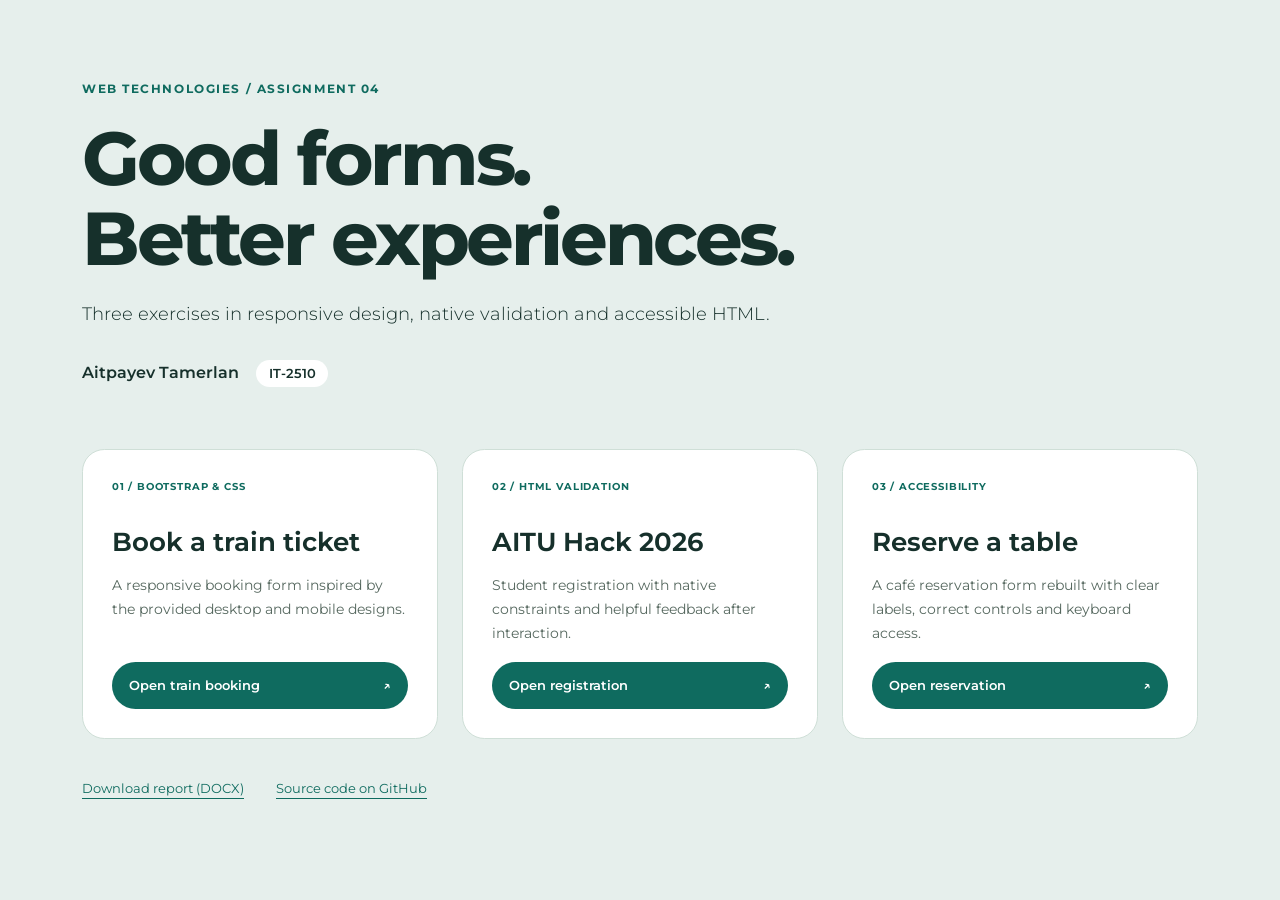
==== index.html @ 176a505e "Implement three HTML and Bootstrap form assignments" ====
<!doctype html>
<html lang="en">
<head>
  <meta charset="utf-8">
  <meta name="viewport" content="width=device-width, initial-scale=1">
  <title>Assignment 4 · Aitpayev Tamerlan</title>
  <link rel="stylesheet" href="assets/vendor/bootstrap.min.css">
  <link rel="stylesheet" href="assets/common.css">
  <link rel="stylesheet" href="assets/index.css">
</head>
<body>
  <main class="container py-5">
    <header class="intro">
      <p class="eyebrow">WEB TECHNOLOGIES / ASSIGNMENT 04</p>
      <h1>Good forms.<br>Better experiences.</h1>
      <p class="lead">Three exercises in responsive design, native validation and accessible HTML.</p>
      <p class="student">Aitpayev Tamerlan <span>IT-2510</span></p>
    </header>
    <div class="row g-4">
      <div class="col-12 col-md-4"><article class="exercise"><p class="number">01 / BOOTSTRAP &amp; CSS</p><h2>Book a train ticket</h2><p>A responsive booking form inspired by the provided desktop and mobile designs.</p><a class="btn" href="task1.html">Open train booking <span aria-hidden="true">↗</span></a></article></div>
      <div class="col-12 col-md-4"><article class="exercise"><p class="number">02 / HTML VALIDATION</p><h2>AITU Hack 2026</h2><p>Student registration with native constraints and helpful feedback after interaction.</p><a class="btn" href="task2.html">Open registration <span aria-hidden="true">↗</span></a></article></div>
      <div class="col-12 col-md-4"><article class="exercise"><p class="number">03 / ACCESSIBILITY</p><h2>Reserve a table</h2><p>A café reservation form rebuilt with clear labels, correct controls and keyboard access.</p><a class="btn" href="task3.html">Open reservation <span aria-hidden="true">↗</span></a></article></div>
    </div>
    <footer><a href="docs/Assignment4_Aitpayev_Tamerlan.docx">Download report (DOCX)</a><a href="https://github.com/tamerlanaitpayev1-netizen/web4">Source code on GitHub</a></footer>
  </main>
</body>
</html>
---- assets/common.css ----
@font-face {
  font-family: Montserrat;
  src: url("fonts/Montserrat.ttf") format("truetype");
  font-weight: 100 900;
  font-style: normal;
  font-display: swap;
}

body { font-family: Montserrat, sans-serif; }
:focus-visible { outline: 3px solid #0f6b5f; outline-offset: 4px; }
---- assets/index.css ----
body { background: #e6efec; color: #16302b; }
.intro { padding: 2rem 0 3rem; max-width: 54rem; }
.eyebrow { font-size: .75rem; letter-spacing: .13em; font-weight: 700; color: #0f6b5f; }
h1 { font-size: clamp(2.5rem, 6vw, 4.7rem); font-weight: 750; line-height: 1.06; letter-spacing: -.045em; margin: 1.3rem 0; }
.lead { max-width: 45rem; font-size: 1.1rem; line-height: 1.7; }
.student { margin-top: 2rem; font-weight: 600; }
.student span { margin-left: .8rem; font-size: .8rem; background: #fff; border-radius: 2rem; padding: .4rem .8rem; }
.exercise { display: flex; flex-direction: column; height: 100%; background: #fff; border: 1px solid #cfdfd7; border-radius: 1.4rem; padding: 1.8rem; }
.number { font-size: .65rem; font-weight: 700; letter-spacing: .08em; color: #0f6b5f; }
h2 { font-size: 1.6rem; line-height: 1.25; font-weight: 650; margin: 1rem 0; }
.exercise p:not(.number) { font-size: .88rem; line-height: 1.7; color: #56685f; }
.exercise .btn { margin-top: auto; background: #0f6b5f; color: #fff; border-radius: 3rem; padding: .8rem 1rem; font-size: .8rem; font-weight: 600; display: flex; justify-content: space-between; }
.exercise .btn:hover { background: #16302b; }
footer { display: flex; flex-wrap: wrap; gap: 1rem 2rem; margin-top: 2.5rem; font-size: .8rem; }
footer a { color: #0f6b5f; text-underline-offset: .3rem; }
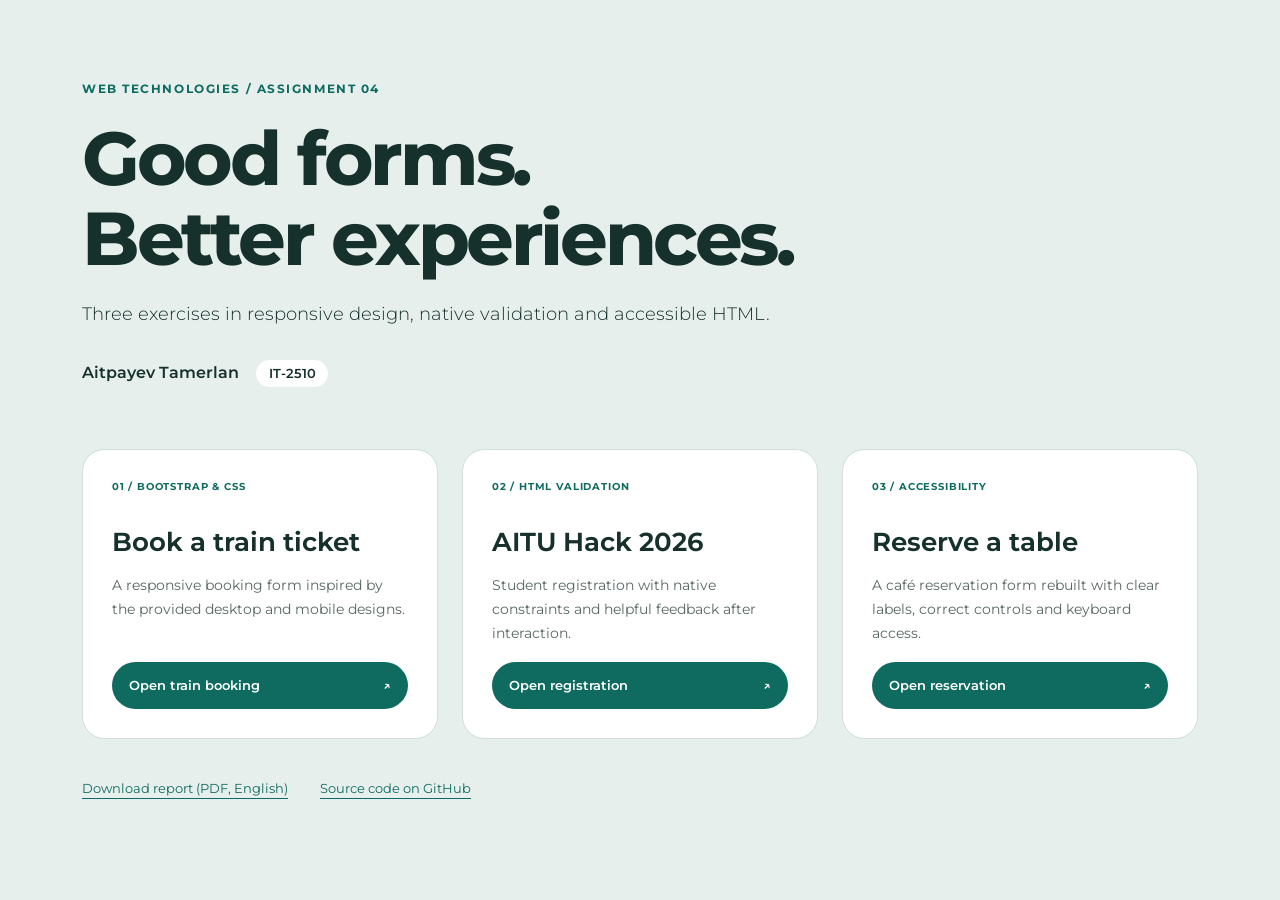
==== commit dce63bef: "Keep essential submission files and replace report with English PDF" ====
--- a/index.html
+++ b/index.html
@@ -21,7 +21,7 @@
       <div class="col-12 col-md-4"><article class="exercise"><p class="number">02 / HTML VALIDATION</p><h2>AITU Hack 2026</h2><p>Student registration with native constraints and helpful feedback after interaction.</p><a class="btn" href="task2.html">Open registration <span aria-hidden="true">↗</span></a></article></div>
       <div class="col-12 col-md-4"><article class="exercise"><p class="number">03 / ACCESSIBILITY</p><h2>Reserve a table</h2><p>A café reservation form rebuilt with clear labels, correct controls and keyboard access.</p><a class="btn" href="task3.html">Open reservation <span aria-hidden="true">↗</span></a></article></div>
     </div>
-    <footer><a href="docs/Assignment4_Aitpayev_Tamerlan.docx">Download report (DOCX)</a><a href="https://github.com/tamerlanaitpayev1-netizen/web4">Source code on GitHub</a></footer>
+    <footer><a href="Assignment4_Aitpayev_Tamerlan.pdf">Download report (PDF, English)</a><a href="https://github.com/tamerlanaitpayev1-netizen/web4">Source code on GitHub</a></footer>
   </main>
 </body>
 </html>
--- a/assets/common.css
+++ b/assets/common.css
@@ -7,5 +7,5 @@
 }
 
 body { font-family: Montserrat, sans-serif; }
-:focus-visible { outline: 3px solid #0f6b5f; outline-offset: 4px; }
+:focus-visible, .btn:focus-visible { outline: 3px solid #0f6b5f; outline-offset: 4px; }
 
